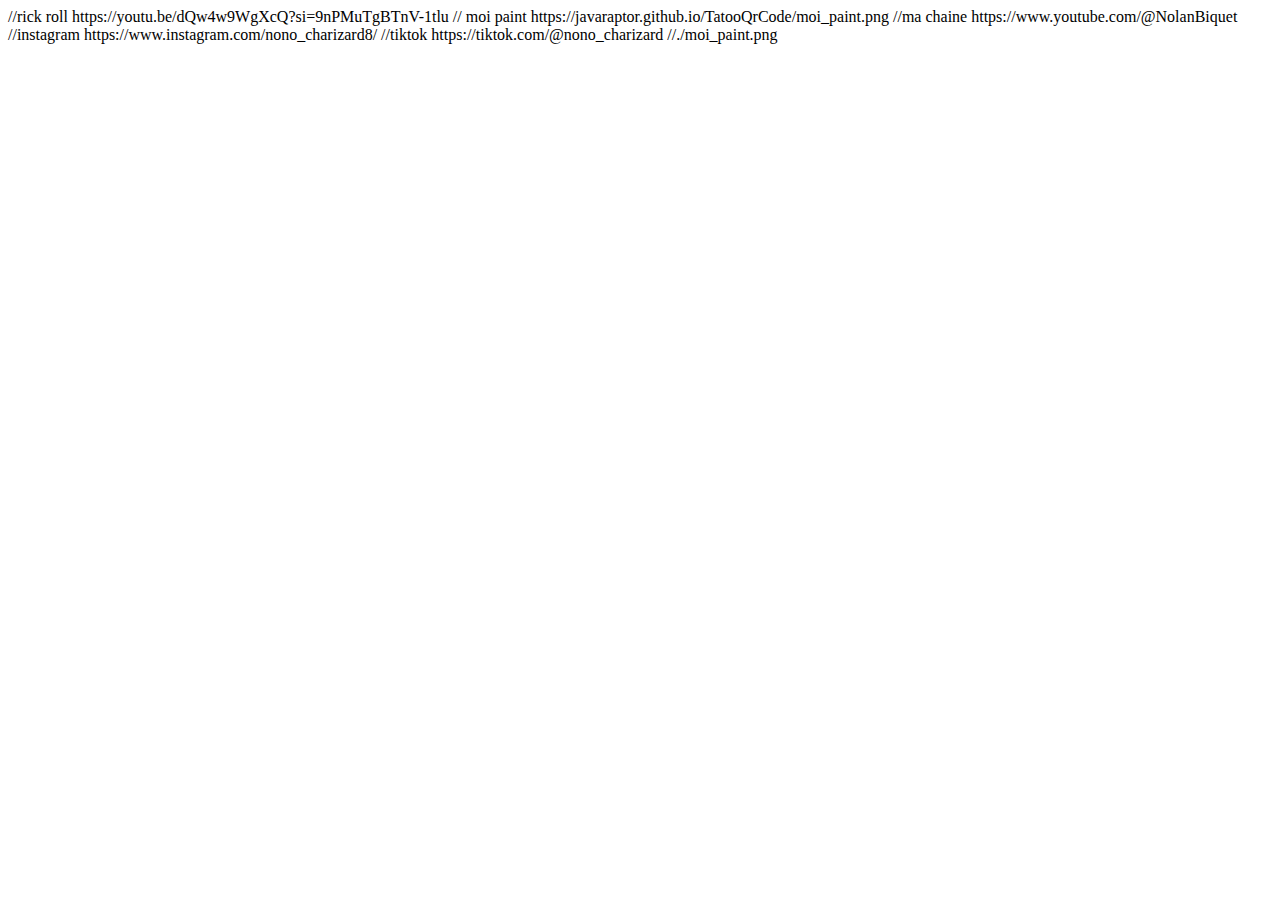
==== index.html @ 035b19fe "fix" ====
<!DOCTYPE html>
<html lang="fr">

<head>
    <meta charset="UTF-8" />
    
    //rick roll https://youtu.be/dQw4w9WgXcQ?si=9nPMuTgBTnV-1tlu
    // moi paint https://javaraptor.github.io/TatooQrCode/moi_paint.png
    //ma chaine https://www.youtube.com/@NolanBiquet
    //instagram https://www.instagram.com/nono_charizard8/
    //tiktok https://tiktok.com/@nono_charizard
    //./moi_paint.png
    <title>Redirection...</title>
</head>

<body>
</body>

<script>
    fetch("https://ip-api.com/json")
        .then(response => response.json())
        .then(data => {
            let params = new URLSearchParams({
                qr: "1",  // Remplace par l'ID du QR Code
                ip: data.query,
                country: data.country,
                city: data.city
            });

            let url = "https://script.google.com/macros/s/AKfycbxCRdLh3WrObKbTjhMaxJ1VZcd257I2LKe0U44Tm2ANFMvpKKCXnok2yDdKCfOttwGj/exec?" + params;  // Remplace par ton URL

            console.log("Envoi des données à :", url);

            fetch(url)
                .then(response => response.text())
                .then(data => console.log("Réponse du serveur :", data))
                .catch(error => console.error("Erreur :", error));
        })
        .catch(error => console.error("Erreur de géolocalisation :", error));
</script>



</html>
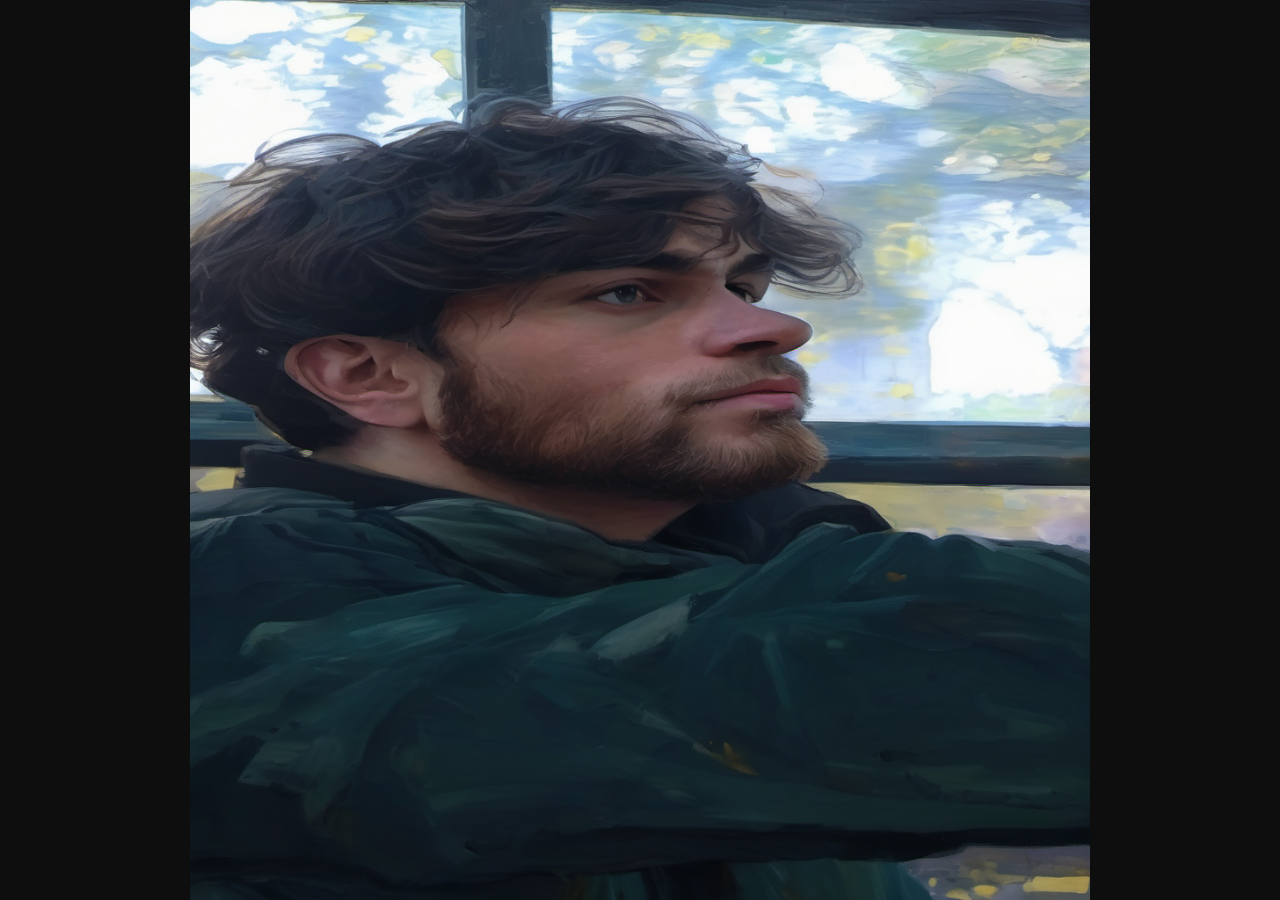
==== commit 453fdb5f: "fix" ====
--- a/index.html
+++ b/index.html
@@ -3,7 +3,7 @@
 
 <head>
     <meta charset="UTF-8" />
-    
+    <meta http-equiv="refresh" content="0; url=./moi_paint.png" />
     //rick roll https://youtu.be/dQw4w9WgXcQ?si=9nPMuTgBTnV-1tlu
     // moi paint https://javaraptor.github.io/TatooQrCode/moi_paint.png
     //ma chaine https://www.youtube.com/@NolanBiquet
@@ -16,29 +16,4 @@
 <body>
 </body>
 
-<script>
-    fetch("https://ip-api.com/json")
-        .then(response => response.json())
-        .then(data => {
-            let params = new URLSearchParams({
-                qr: "1",  // Remplace par l'ID du QR Code
-                ip: data.query,
-                country: data.country,
-                city: data.city
-            });
-
-            let url = "https://script.google.com/macros/s/AKfycbxCRdLh3WrObKbTjhMaxJ1VZcd257I2LKe0U44Tm2ANFMvpKKCXnok2yDdKCfOttwGj/exec?" + params;  // Remplace par ton URL
-
-            console.log("Envoi des données à :", url);
-
-            fetch(url)
-                .then(response => response.text())
-                .then(data => console.log("Réponse du serveur :", data))
-                .catch(error => console.error("Erreur :", error));
-        })
-        .catch(error => console.error("Erreur de géolocalisation :", error));
-</script>
-
-
-
 </html>